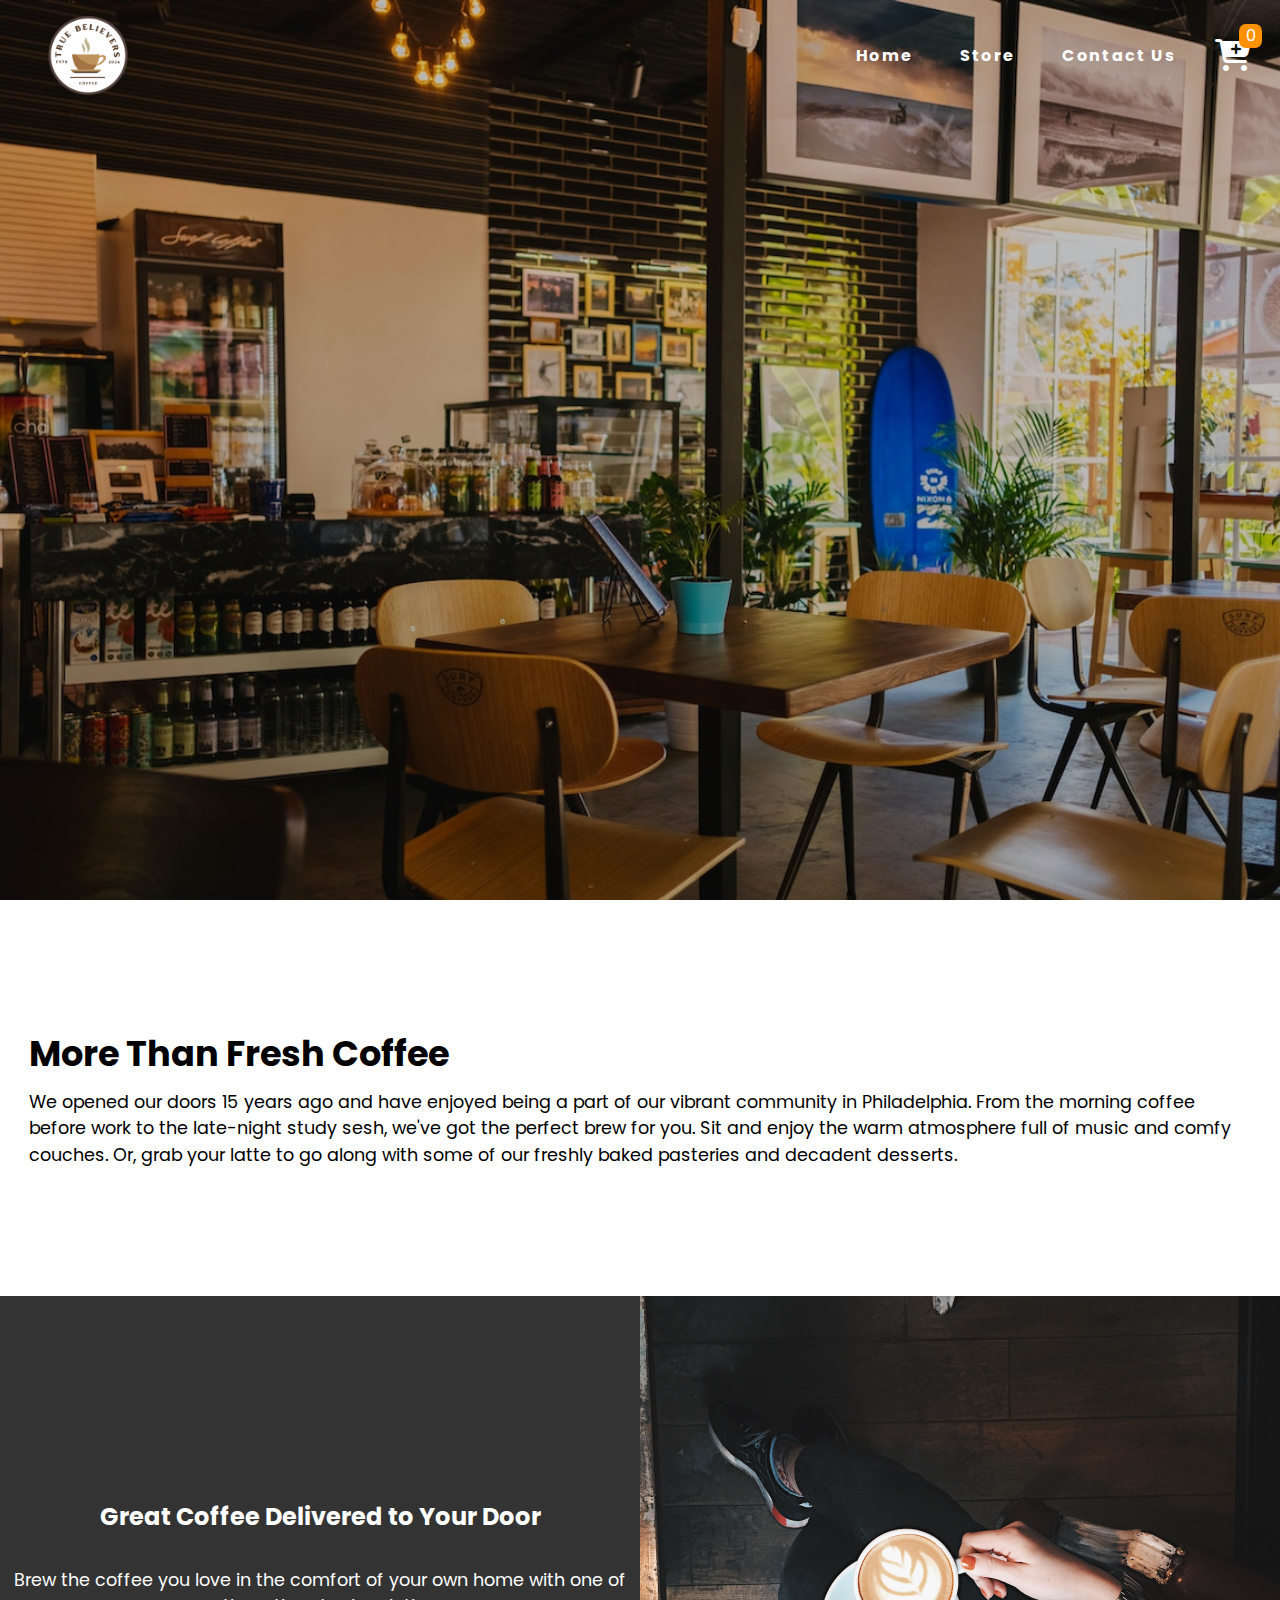
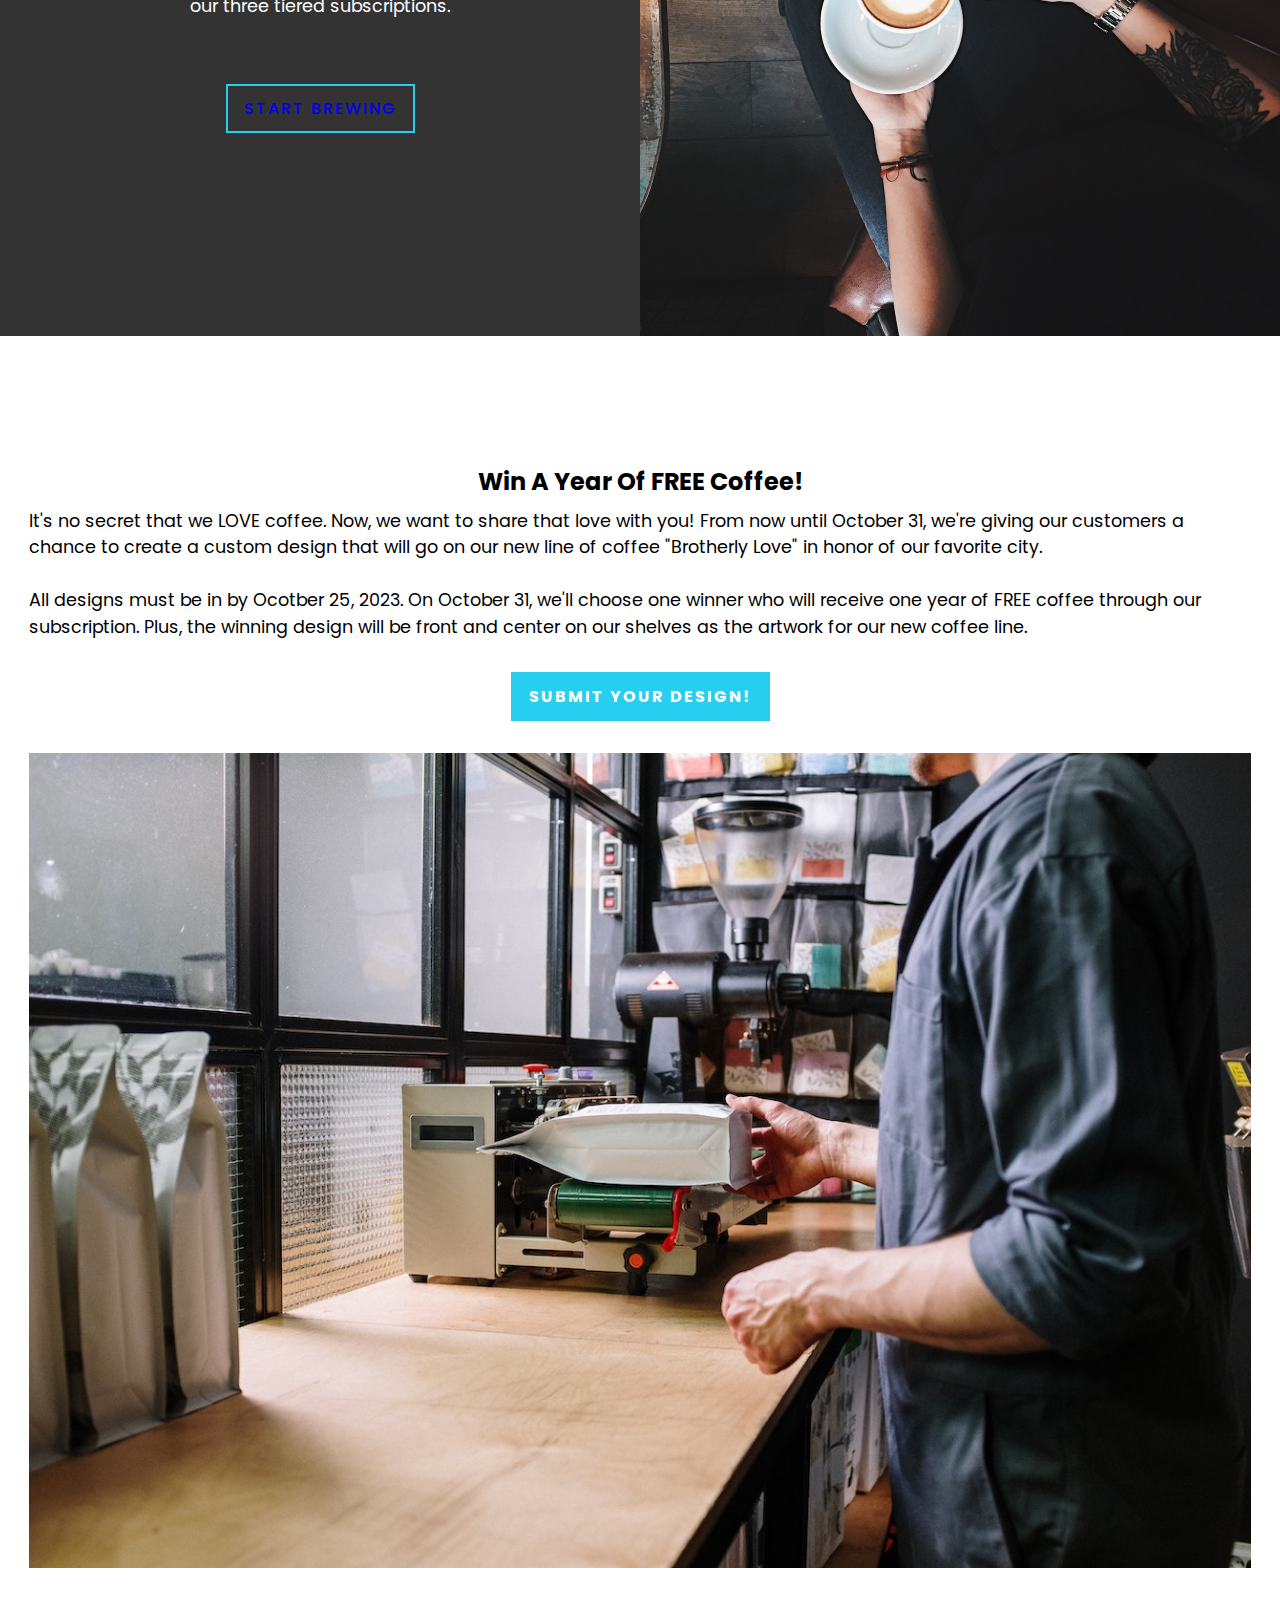
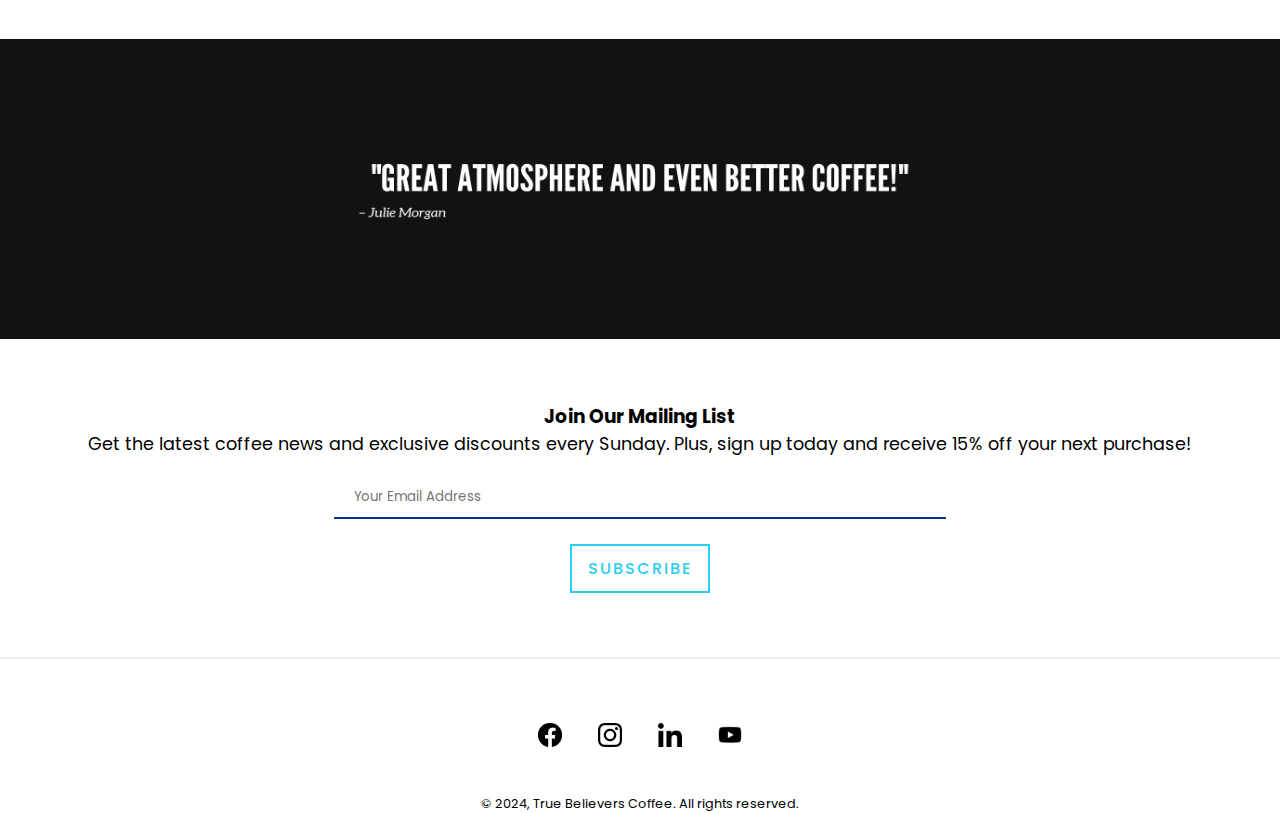
==== index.html @ e44eaafa "updated cart page" ====
<!DOCTYPE html>
<html lang="en">
<head>
    <meta charset="UTF-8">
    <meta name="viewport" content="width=device-width, initial-scale=1.0">
    <meta name="description" content="True Believers Coffee serves the Philadelphia area. Stop in for delicious coffee, fresh baked goods, and a friendly environment that welcomes everyone.">
    <link rel="stylesheet" href="css/styles.css">
    <link rel="stylesheet" href="https://cdnjs.cloudflare.com/ajax/libs/font-awesome/6.5.1/css/all.min.css">
    <title>True Believer Coffee</title> 
    <script src="/js/menu.js" defer></script>
    <script src="/js/product_click.js" defer></script>
</head>
<body>
    
    <header class="header">
        <div class="header__container container">
            <span class="nav__icon nav__icon--mobile"><a href="cart.html"><i class="dark-icon fas fa-cart-plus fa-2x"></i></a></span>
            <div class="cart-items cart-items__mobile" id="cartCountMobile">0</div>

            <div class="header__logo">
                <a href="index.html"><img class="header__logo__img"  src="/images/tb_logo_final.png" alt=""></a>
            </div>
            <button class="header__button" aria-controls="primary-nav" aria-expanded="false">
                <span class="sr-only">Menu</span>
            </button>

            <nav class="nav">
                <ul id="primary-nav" data-visible="false" class="nav__ul">
                    <li class="nav__li"><a href="index.html" class="nav__a">Home</a></li>
                    <li class="nav__li"><a href="store.html" class="nav__a">Store</a></li>
                    <li class="nav__li"><a href="contact.html" class="nav__a">Contact Us</a></li>
                </ul>
                <div id="cart" class="cart">
                    <span class="nav__icon--desktop"><div class="cart-items cart-items__desktop" id="cartCountDesktop">0</div><a href="/cart.html"><i class="fas fa-cart-plus fa-2x"></i></a>
                    </span>
                </div>
            </nav>

        </div>
    </header>


    <section class="intro">
        <div class="intro__container container">
            <h1 class="intro__title">More Than Fresh Coffee</h1>
            <p class="intro__text">
                We opened our doors 15 years ago and have enjoyed being a part of our vibrant community in Philadelphia. From the morning coffee before work to the late-night study sesh, we've got the perfect brew for you. Sit and enjoy the warm atmosphere full of music and comfy couches. Or, grab your latte to go along with some of our freshly baked pasteries and decadent desserts. 
            </p>
            <!-- <div class="intro__button">
                <button class="intro__button__menu" type="button">
                    <a href="/pages/store.html" class="intro__button__link">See our full menu</a>
                </button>
            </div> -->
        </div>
    </section>
    
    <section class="subscription">
        <div class="subscription__container container">
            <div class="subscription__body">
                <h2 class="subscription__title">Great Coffee Delivered to Your Door</h2>
                <p class="subscription__text">
                    Brew the coffee you love in the comfort of your own home with one of our three tiered subscriptions. 
                </p>
                <div class="subscription__button__container">
                    <button class="subscription__button" type="button">
                        <a href="store.html" class="subscription__button__link">Start Brewing</a>
                    </button>
                </div>
            </div>
            <img class="subscription__img" src="images/coffee.jpg" alt="women holding a coffee cup">
        </div>
    </section>

    <section class="contest">
        <div class="contest__container container">
            <h2 class="contest__title">Win A Year Of FREE Coffee!</h2>
            <p class="contest__text">
                It's no secret that we LOVE coffee. Now, we want to share that love with you! From now until October 31, we're giving our customers a chance to create a custom design that will go on our new line of coffee "Brotherly Love" in honor of our favorite city. <br>
                <br>
                All designs must be in by Ocotber 25, 2023. On October 31, we'll choose one winner who will receive one year of FREE coffee through our subscription. Plus, the winning design will be front and center on our shelves as the artwork for our new coffee line. 
            </p>
            <div class="contest__button__container">
                <button class="contest__button" type="button">
                    Submit Your Design!
                </button>
            </div>
            <div class="contest__img__container">
                <img src="images/coffee_competition.jpg" class="contest__img" alt="man holding a bag of coffee">
            </div>
        </div>
    </section>

    <section class="reviews">
        <div class="reviews__img__container fade">
            <img src="images/quote 1.png" class="reviews__img" id="quote-img" alt="">
        </div>
    </section>
    <script src="js/review.js"></script>

    <footer class="footer">
        <div class="footer__newsletter__container container">
            <h3 class="footer__newsletter__title">Join Our Mailing List</h3>
            <p class="footer__newsletter__text">
                Get the latest coffee news and exclusive discounts every Sunday. Plus, sign up today and receive 15% off your next purchase!
            </p>
            <form class="footer__form" id="nlform_submission" action="#">
                <div class="footer__form__email__container">
                    <input class="footer__form__email__input" type="email" name="email" placeholder="Your Email Address">
                </div>
                <button class="footer__form__button">Subscribe</button>
            </form>
        </div>

        <hr class="hr-line">

        <div class="footer__social">
            <div class="footer__social__container container">
                <a href=""><img src="images/f_logo_RGB-Black_1024.png" alt="" class="footer__social__img"></a>
                <a href=""><img src="images/instagram_icon.png" alt="" class="footer__social__img"></a>
                <a href=""><img src="images/linkedin.png" alt="" class="footer__social__img"></a>
                <a href=""><img src="images/youtube.png" alt="" class="footer__social__img"></a>
                <p class="footer__social__text">
                    &copy; 2024, True Believers Coffee. All rights reserved.
                </p>
            </div>
        </div>
    </footer>

</body>
</html>
---- css/styles.css ----
@import url('https://fonts.googleapis.com/css2?family=Poppins:ital,wght@0,300;0,400;0,500;0,600;0,700;0,800;1,200&display=swap');

* {
    box-sizing: border-box;
    margin: 0;
    padding: 0;
    font-family: 'Poppins', sans-serif;
}

body {
    overflow-x: hidden;
}

h1 {
    padding-bottom: 0.5rem;
    font-size: 2.2rem;
}

p {
    font-size: 1.1rem;
}

button {
    border: 0.125em solid #27CEEF;
    font-size: 1rem;
    letter-spacing: 0.125rem;
    text-decoration: none;
    text-align: center;
    text-transform: uppercase;
    padding: 0.625em 1em;
    cursor: pointer;
    color: #27CEEF;
    font-weight: 450;
    background-color: transparent;  
}


.container {
    max-width: 1400px;
    margin: 0 auto;
    padding: 0 1.8rem;
    align-items: center;
    line-height: 1.5;
}


/* START NAV */
.header {
    background-image: linear-gradient(rgba(0, 0, 0, 0.2),
        rgba(0, 0, 0, 0.3)), url(/images/main_image.jpg);
    background-size: cover;
    background-position: center;
    color: white;
    min-height: 100vh;
}

.header__container {
    display: flex;
    flex-direction: row-reverse;
    justify-content: space-between;
}

.header__logo {
    margin-top: 1rem;
    margin-bottom: 1rem;
    height: 5rem;
    width: 5rem;
}

.header__logo__img {
    height: auto;
    width: 100%;
    text-align: center;
    margin-left: 1.2rem;
}

.sr-only:not(:focus):not(:active) {
    clip: rect(0 0 0 0); 
    clip-path: inset(50%);
    height: 0.0625rem;
    overflow: hidden;
    position: absolute;
    white-space: nowrap; 
    width: 0.0625rem;
  }

.header__button {
    display: block;
    position: absolute;
    background: url(../images/menubar.png);
    width: 4rem;
    height: 4rem;
    background-repeat: no-repeat;
    background-size: 2.5rem;
    background-position: center; 
    cursor: pointer;
    border: none;
    top: 1.5rem;
    left: 0.6rem;
    z-index: 9999;
}

.header__button[aria-expanded='true'] {
    display: block;
    position: fixed;
    background: url(../images/close.png);
    width: 4rem;
    height: 4rem;
    background-repeat: no-repeat;
    background-size: 2.5rem;
    background-position: center; 
    cursor: pointer;
    border: none;
    top: 1.5rem;
    left: 0.6rem;
    z-index: 9999;
}

.nav__ul {
    text-decoration: none;
    background: hsl(0, 0%, 0%, 0.85);
    position: fixed;
    inset: 0 30% 0 0;
    padding: 6rem 2em;
    transform: translateX(-100%);
}

.nav__li {
    list-style: none;
    padding-bottom: 2rem;
    font-weight: bold;
    letter-spacing: 0.1rem;
}

.nav__li a {
    text-decoration: none;
    color: white;
}

.nav__ul[data-visible='true'] {
    transform: translateX(0%);
}

.nav__icon--desktop {
    display: none;
}

.nav__icon--mobile {
    margin-right: 0.5rem;
}

.fas {
    color: white;
}

.dark-icon {
    color: black;
}

@media (min-width: 768px) {
    .nav {
        display: flex;
    }
    .nav__ul {
        display: flex;
        background: none;
        position: unset;
        inset: 0;
        padding: 0;
        align-items: center;
        transform: none;
        transition: none;
    }
    .nav__li {
        margin-left: 3rem;
        padding-bottom: 0;
        position: relative;
    }
   .nav__a::after {
        content: '';
        height: .2rem;
        width: 100%;
        background: white;
        display: block;
        position: absolute;
        opacity: 0;
        transition: all 0.2s;
        pointer-events: none;
    }
    .nav__a:hover::after,
    .nav__a:focus::after {
        opacity: 1;
    }
    .header__button {
        display: none;
    }
    .nav__icon--mobile {
        display: none;
    }
    .nav__icon--desktop {
        display: block;
        margin-left: 2.5rem;
    }
    .header__container {
        flex-direction: row;
        justify-content: space-between;
    }
}
/* END NAV */


/* START INTRO */
.intro__container {
    padding-top: 8rem;
    margin-bottom: 8rem;
}

.intro__button {
    margin-top: 3rem;
    margin-bottom: 8rem;
    text-align: center;
    text-decoration: none;
}

.intro__button__link {
    text-decoration: none;
}

.intro__button__link:visited {
    color: black;
}

/* END INTRO */


/* START SUBSCRIPTION */
.subscription__container {
    background-color: #333;
    display: flex;
    flex-direction: column;
    color: white;
    text-align: center;
    padding-top: 4rem;
    padding-left: 0;
    padding-right: 0;
}

.subscription__img {
    height: auto;
    width: 100%;
}

.subscription .container img {
    padding: 0;
}

.subscription__button__container {
    margin-top: 4rem;
    margin-bottom: 4rem;
}

.subscription__button__link {
    text-decoration: none;
}

.subscription__button__link:visited {
    color: white;
}

@media (min-width: 768px) {
    .subscription__container {
        display: flex;
        flex-direction: row;
        padding: 0;
    }

    .subscription__button__container {
        margin-top: 4rem;
        margin-bottom: 0;
    }

    .subscription__img {
        width: 50%;
    }

    .subscription__title {
        padding-bottom: 2rem;
    }
}
/* END SUBSCRIPTION */


/* START CONTEST */
.contest__container {
    padding-top: 8rem;
}

.contest__title {
    text-align: center;
    padding-bottom: 0.5rem;
}

.contest__button__container {
    text-align: center;
}

.contest__button {
    background-color: #27CEEF;
    color: white;
    font-weight: bold;
    margin-top: 2rem;
    margin-bottom: 2rem;
}

.contest__img {
    height: auto;
    width: 100%;
}
/* END CONTEST */

/* START REVIEWS */
.reviews__img {
    width: 100%;
}
.reviews__img__container {
    background-color: #121212;
    margin-bottom: 4rem;
}

@media (min-width: 768px) {
    .reviews__img {
        height: 18.75rem;
        width: 40.625rem;
    }

    .reviews__img__container {
        margin-top: 4rem;
        display: flex;
        justify-content: center;
        text-align: center;
    }
}

/* END REVIEWS */

/* START FOOTER – NEWSLETTER*/
.footer__newsletter__container {
    text-align: center;
}

.footer__title {
    color: #03338C;
    font-size: 1.5rem;
    padding-bottom: 0.5rem;
}

.footer__newsletter__text {
    font-size: 1.1rem;
    padding-bottom: 1.25rem;
}

.footer__form__email__input {
    border: none;
    border-bottom:solid #03338C 2px;
    width: 100%;
    padding: 0.625rem 1.25rem;
}

.footer__form__button {
    margin-top: 1.5625rem;
    margin-bottom: 4rem;
}

@media (min-width: 768px) {
    .footer__form__email__input {
        width: 50%;
    }
}

.hr-line {
    border: 1px solid #efefef;
}
/* END FOOTER--NEWSLETTER */


/* START FOOTER--SOCIAL MEDIA */
.footer__social {
    padding-top: 4rem;
}

.footer__social__container {
    text-align: center;

}

.footer__social__img {
    height: 1.5rem;
    width: 1.5rem;
    margin: 0 1rem 2.5rem;
}

.footer__social__text {
    font-size: .8rem;
}
/* END FOOTER SOCIAL MEDIA */


/* START NAV--STORE PAGE */

.header--store {
    background-image: linear-gradient(rgba(0, 0, 0, 0.2),
        rgba(0, 0, 0, 0.3)), url(/images/store_page_hero.png);
    background-size: cover;
    background-position: center;
    color: white;
    min-height: 50vh;
}
/* END NAV--STORE PAGE */

/* START PRODUCT LISTING--STORE PAGE */
.store__title {
    text-align: center;
    margin-top: 4rem;
}

.store__text {
    text-align: center;
}

.product-grid {
    display: grid;
    grid-template-columns: 
        repeat(auto-fit, minmax(12rem, 1fr));
    gap: 1.5rem;
    margin-top: 4rem;
}

.card {
    box-shadow: 0 .25rem .4rem rgb(0 0 0 / .3);
}

.card__img{
    width: 100%;
}

.card__content {
    padding: .5rem;
}

.card__content a {
    text-decoration: none;
    color: black;
}

.card__title {
    font-size: 1.1rem;
    font-weight: bold;
    color: #27CEEF;
}

.card__price {
    font-size: 1.2rem;
}

.list__container {
    margin-bottom: 8rem;
}

@media (min-width: 768px) {
    .product-grid {
        grid-template-columns: 
            repeat(auto-fit, minmax(15rem, 1fr));
    }
}


/* END PRODUCT LISTING--STORE PAGE */


/* START PRODUCT_PAGE--TRADITIONAL BLEND */
.product {
    margin-top: 4rem;
    margin-bottom: 8rem;
}

.nav--product__page {
    display: flex;
}

.nav--product__page .nav__li a {
    color: white;
}

.header__button--product__page {
    background: url(../images/menubar_dark.png);
    display: block;
    position: absolute;
    width: 4rem;
    height: 4rem;
    background-repeat: no-repeat;
    background-size: 2.5rem;
    background-position: center; 
    cursor: pointer;
    border: none;
    top: 1.5rem;
    left: 0.6rem;
    z-index: 9999;
}

.card__title--product {
    margin-bottom: 1rem;
}

.quantity {
    margin-top: 2rem;
}

.cart {
    text-align: center;
}

.cart__add {
    margin-top: 2rem;
}

.cart-items {
    position: absolute;
    top: 1.5rem;
    margin-left: 1.5rem;
    background: rgb(255, 145, 0);
    padding: 0 0.4rem;
    border-radius: 30%;
    color: white;
}

.clicked {
    background-color: #27CEEF;
    color: white;
}

.counter__button {
    border: none;
    padding: 0;
}

.counter__quantity {
    margin-left: 2rem;
    margin-right: 2rem;
}

.counter {
    display: flex;
    align-items: center;
    justify-content: center;
}

@media (min-width: 768px) {
    .nav--product__page .nav__li a {
        color: #121212;
    }
    .header__button--product__page {
        background: none;
    }
    .product {
        margin-bottom: 8rem;
    }
    .product__card__img {
        height: 25rem;
        width: 22rem;
    }
    .product__container {
        display: flex;
        justify-content: center;
        gap: 6rem;
    }
    .cart__1bag {
        margin-bottom: 0.5rem;
    }
    .cart__3bag {
        margin-bottom: 0.5rem;
    }

    .cart-items__mobile {
        display: none;
    }
}

@media (max-width: 477px) {
    .cart__6bag {
        margin-top: 0.5rem;
    }
}

/* END PRODUCT_PAGE--TRADITIONAL BLEND */


/* START CONTACT PAGE */
.header--contact {
    background-image: linear-gradient(rgba(0, 0, 0, 0.2),
        rgba(0, 0, 0, 0.3)), url(/images/contact_hero.jpg);
    background-size: cover;
    background-position: center;
    color: white;
    min-height: 55vh;
}

/* END CONTACT PAGE */


/* START CART PAGE */
.cart__list {
    margin-top: 4rem;
    margin-bottom: 4rem;
}

.cart__item__img {
    height: 8rem;
    width: 8rem;
}

.cart__list__table {
    width: 100%;
}

/*---------- Cart Content -------------------- */
.cart__item {
    display: grid;
    align-items: center;
    grid-template-columns: auto 1fr auto;
    grid-column-gap: 1.5rem;
    margin: 1.5rem 0;
  }
  .cart__img {
    width: 4.6rem;
    height: 4.6rem;
  }
  .cart__details__title {
    font-size: 0.85rem;
    text-transform: capitalize;
    letter-spacing: 0.1rem;
  }
  .cart__details__cost {
    margin: 0.3rem 0;
  }
  .cart__details__quantity {
    margin: 0.3rem 0;
  }
  .cart__item__amount__quantity {
    text-align: center;
  }
  .cart__details__remove__item {
    color: grey;
    cursor: pointer;
  }
  .fa-chevron-up,
  .fa-chevron-down {
    color: var(--primaryColor);
    cursor: pointer;
  }

    .cart__content--desktop {
        display: none;
    }

    @media (min-width: 768px) {
        .cart__content--desktop {
            display: block;
        }
        .cart__content--mobile {
            display: none;
        }
    }


  /*---------- End of Cart Content -------------------- */

  .cart__total__plus__clear {
    display: flex;
    flex-direction: column;
    align-items: center;
  }

  .cart__total__title {
    margin-bottom: 1rem;
  }

.cart__clear {
    margin-bottom: 8rem;
}

/* END CART PAGE */
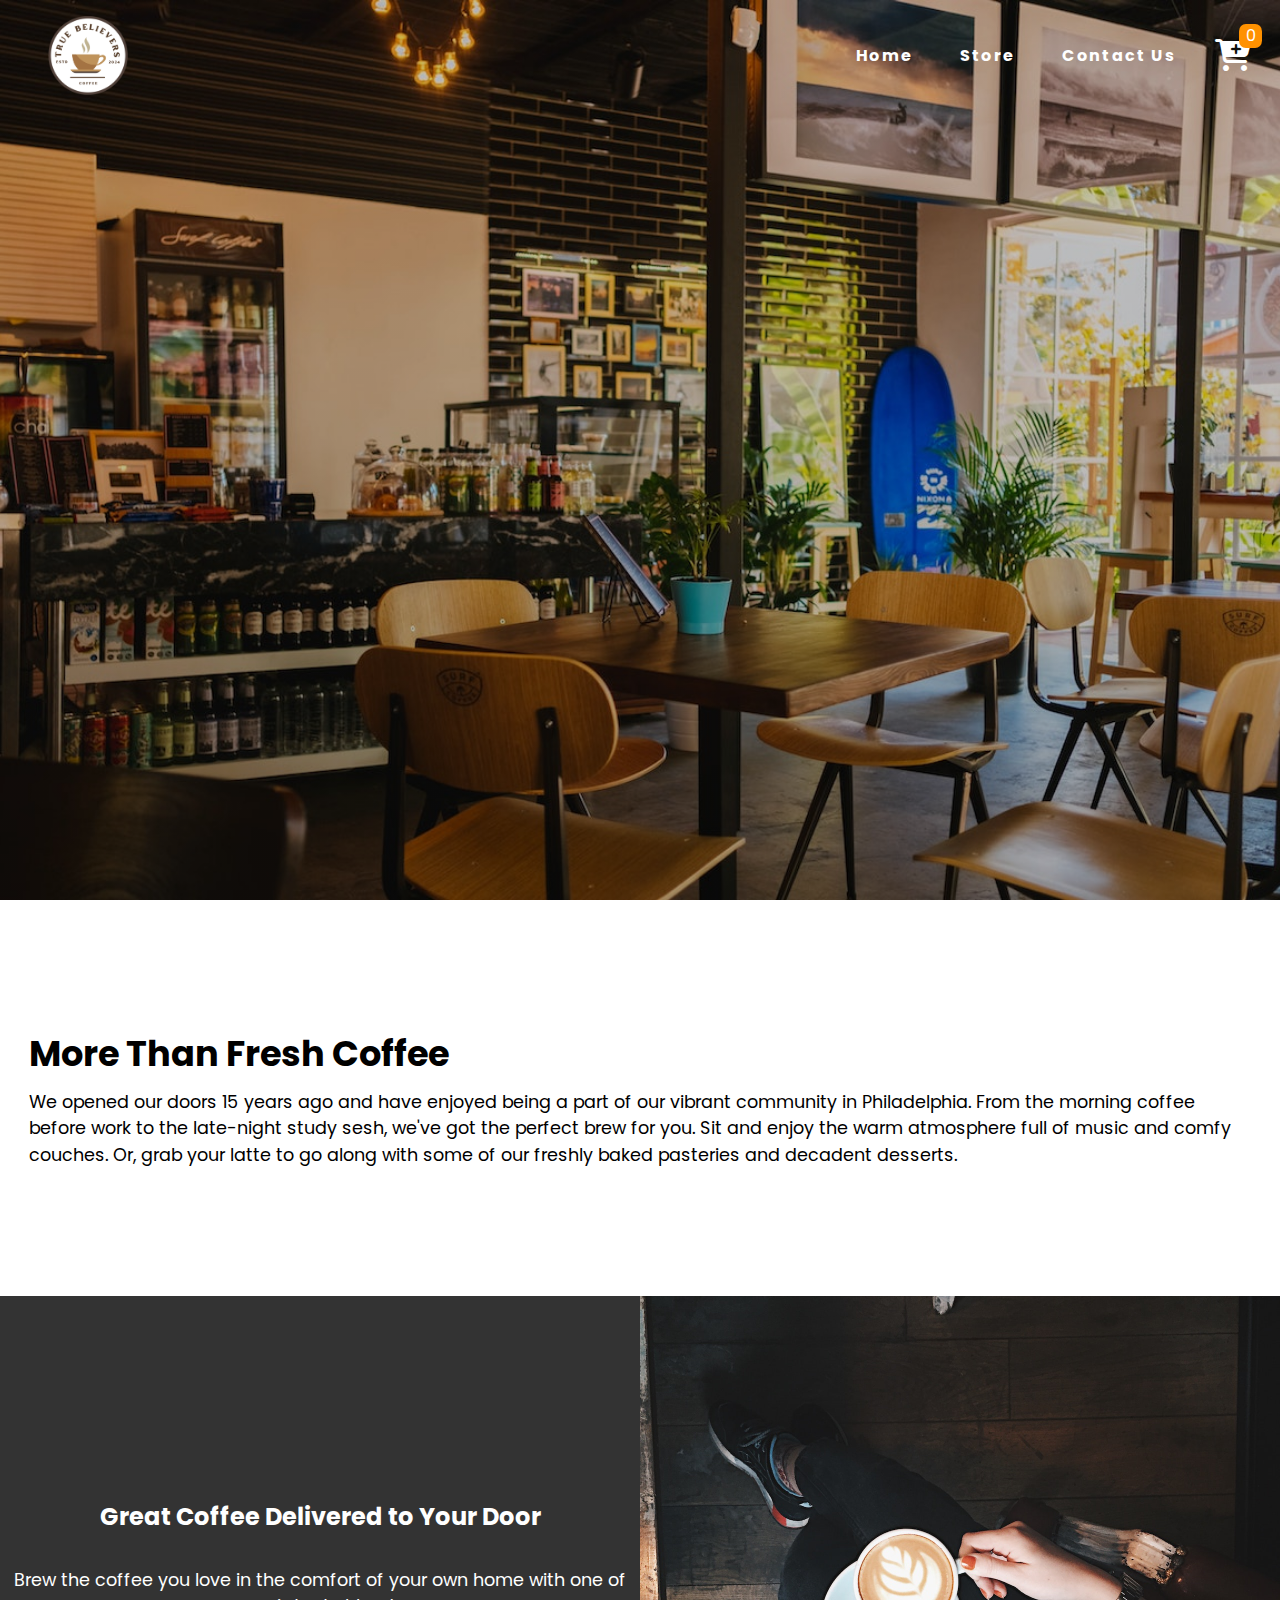
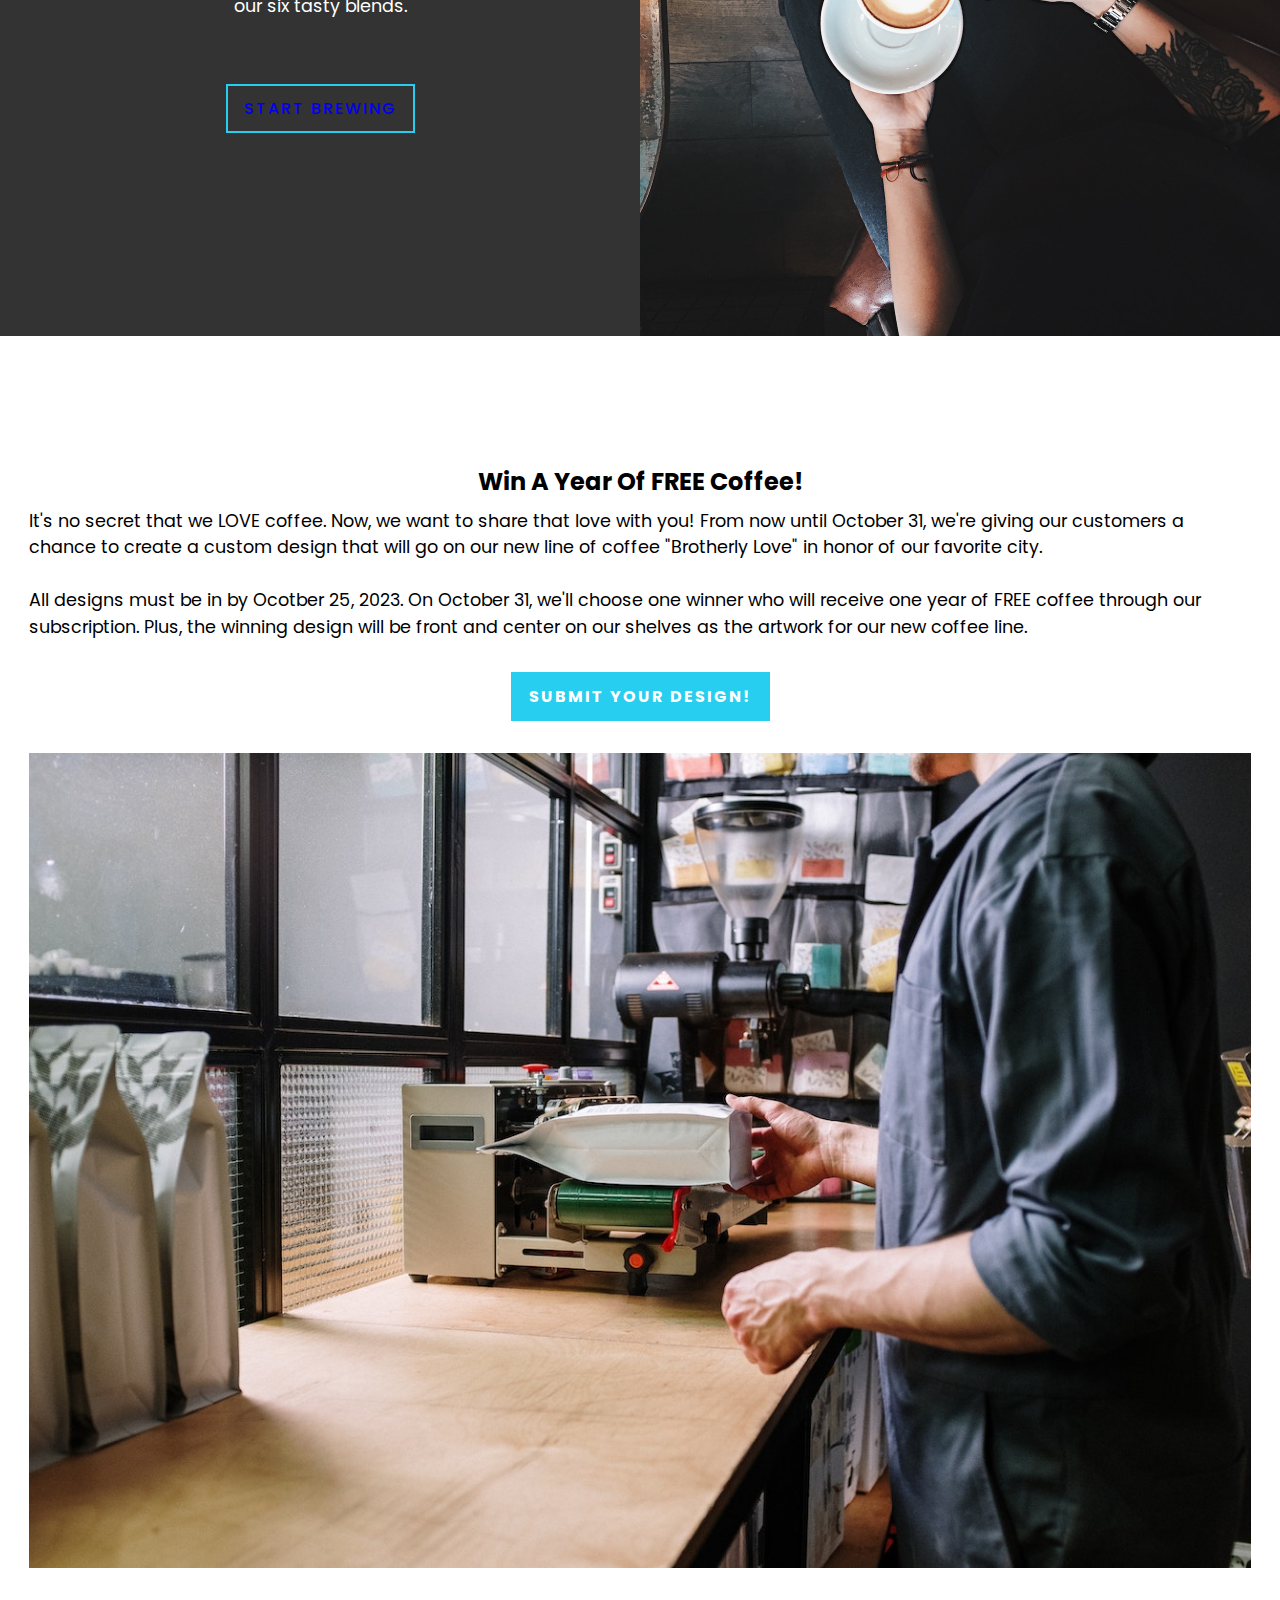
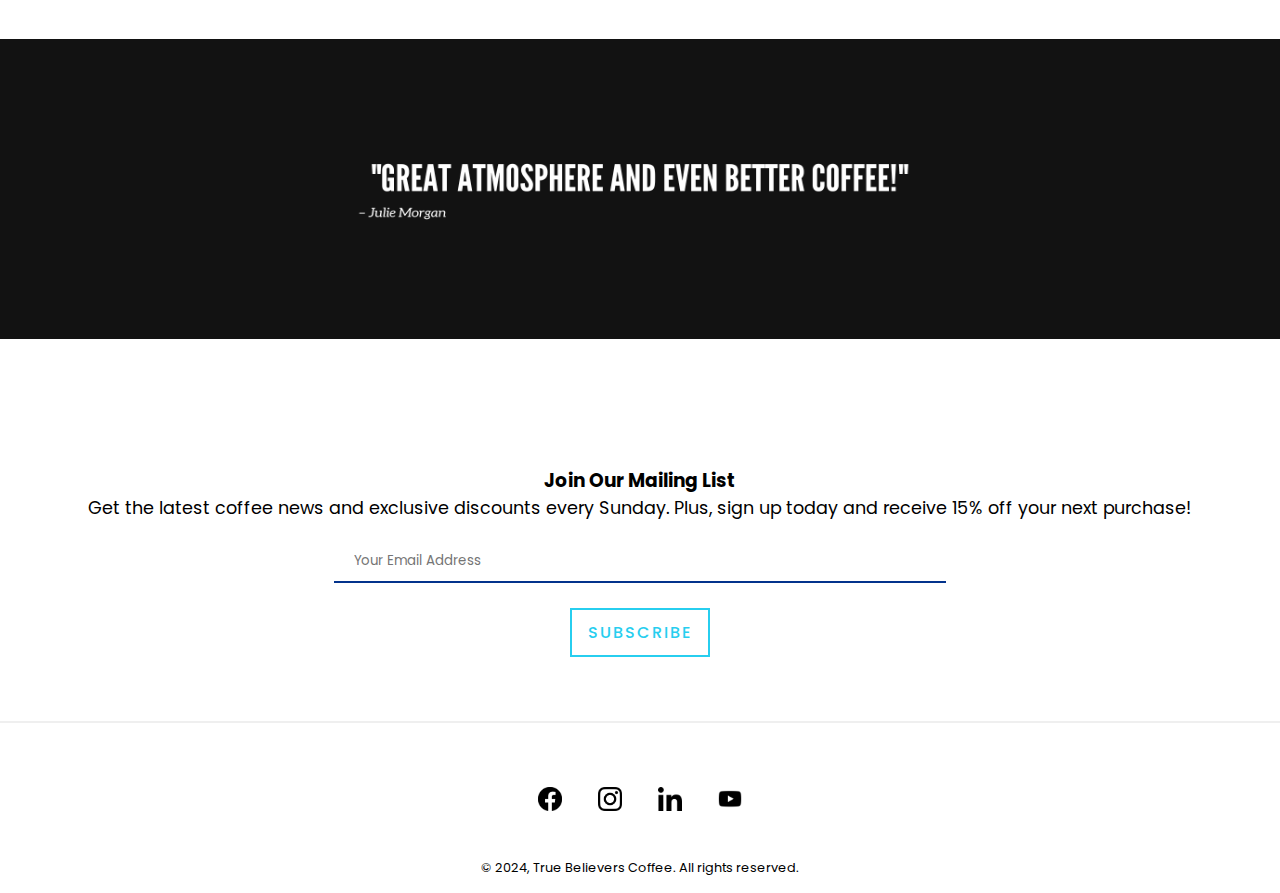
==== commit 5a897c36: "updated contact page" ====
--- a/index.html
+++ b/index.html
@@ -9,12 +9,14 @@
     <title>True Believer Coffee</title> 
     <script src="/js/menu.js" defer></script>
     <script src="/js/product_click.js" defer></script>
+    <script src="/js/common.js" defer></script>
+
 </head>
 <body>
     
     <header class="header">
         <div class="header__container container">
-            <span class="nav__icon nav__icon--mobile"><a href="cart.html"><i class="dark-icon fas fa-cart-plus fa-2x"></i></a></span>
+            <span class="nav__icon nav__icon--mobile"><a href="cart.html"><i class="fas fa-cart-plus fa-2x"></i></a></span>
             <div class="cart-items cart-items__mobile" id="cartCountMobile">0</div>
 
             <div class="header__logo">
@@ -46,11 +48,7 @@
             <p class="intro__text">
                 We opened our doors 15 years ago and have enjoyed being a part of our vibrant community in Philadelphia. From the morning coffee before work to the late-night study sesh, we've got the perfect brew for you. Sit and enjoy the warm atmosphere full of music and comfy couches. Or, grab your latte to go along with some of our freshly baked pasteries and decadent desserts. 
             </p>
-            <!-- <div class="intro__button">
-                <button class="intro__button__menu" type="button">
-                    <a href="/pages/store.html" class="intro__button__link">See our full menu</a>
-                </button>
-            </div> -->
+            
         </div>
     </section>
     
@@ -59,7 +57,7 @@
             <div class="subscription__body">
                 <h2 class="subscription__title">Great Coffee Delivered to Your Door</h2>
                 <p class="subscription__text">
-                    Brew the coffee you love in the comfort of your own home with one of our three tiered subscriptions. 
+                    Brew the coffee you love in the comfort of your own home with one of our six tasty blends. 
                 </p>
                 <div class="subscription__button__container">
                     <button class="subscription__button" type="button">
--- a/css/styles.css
+++ b/css/styles.css
@@ -346,6 +346,7 @@
 /* START FOOTER – NEWSLETTER*/
 .footer__newsletter__container {
     text-align: center;
+    margin-top: 8rem;
 }
 
 .footer__title {
@@ -401,6 +402,7 @@
 
 .footer__social__text {
     font-size: .8rem;
+    margin-bottom: 1rem;
 }
 /* END FOOTER SOCIAL MEDIA */
 
@@ -604,6 +606,15 @@
     min-height: 55vh;
 }
 
+.store {
+    text-align: center;
+    line-height: 2.5rem;
+}
+
+.store__hours {
+    margin-top: 4rem;
+}
+
 /* END CONTACT PAGE */
 
 
@@ -658,9 +669,32 @@
     cursor: pointer;
   }
 
-    .cart__content--desktop {
-        display: none;
-    }
+.cart__content--desktop {
+    display: none;
+}
+
+.cart__item__container {
+    display: flex;
+    align-items: center;
+}
+.item__image {
+    width: 2rem;
+    height: 2rem;
+}
+
+.cart-table {
+    width: 100%;
+}
+
+.table__row__headers {
+    display: none;
+}
+
+.item__row td {
+    flex: 1; /* Allow content to fill remaining space */
+    padding: 5px; /* Add padding to each td */
+    font-size: 0.8rem;
+}
 
     @media (min-width: 768px) {
         .cart__content--desktop {
@@ -669,6 +703,23 @@
         .cart__content--mobile {
             display: none;
         }
+        .cart__item__container {
+            display: flex;
+            align-items: center;
+        }
+        .item__image {
+            width: 110px;
+            height: 110px;
+            margin-right: 10px;
+        }
+        .table__row__headers {
+            display: contents;
+        }
+        .item__row td {
+            flex: 0; /* Allow content to fill remaining space */
+            padding: 0; /* Add padding to each td */
+            font-size: 1rem;
+        }
     }
 
 
@@ -686,6 +737,28 @@
 
 .cart__clear {
     margin-bottom: 8rem;
-}
-
-/* END CART PAGE */+    text-align: center;
+}
+
+.center__button {
+    display: flex;
+    justify-content: center;
+}
+
+.text-left {
+    text-align: left;
+}
+
+.cart-flex-container {
+    display: flex;
+}
+
+.cart__total__plus__clear {
+    margin-top: 8rem;
+}
+
+#clearCartButton {
+    display: none;
+}
+
+/* END CART PAGE */
